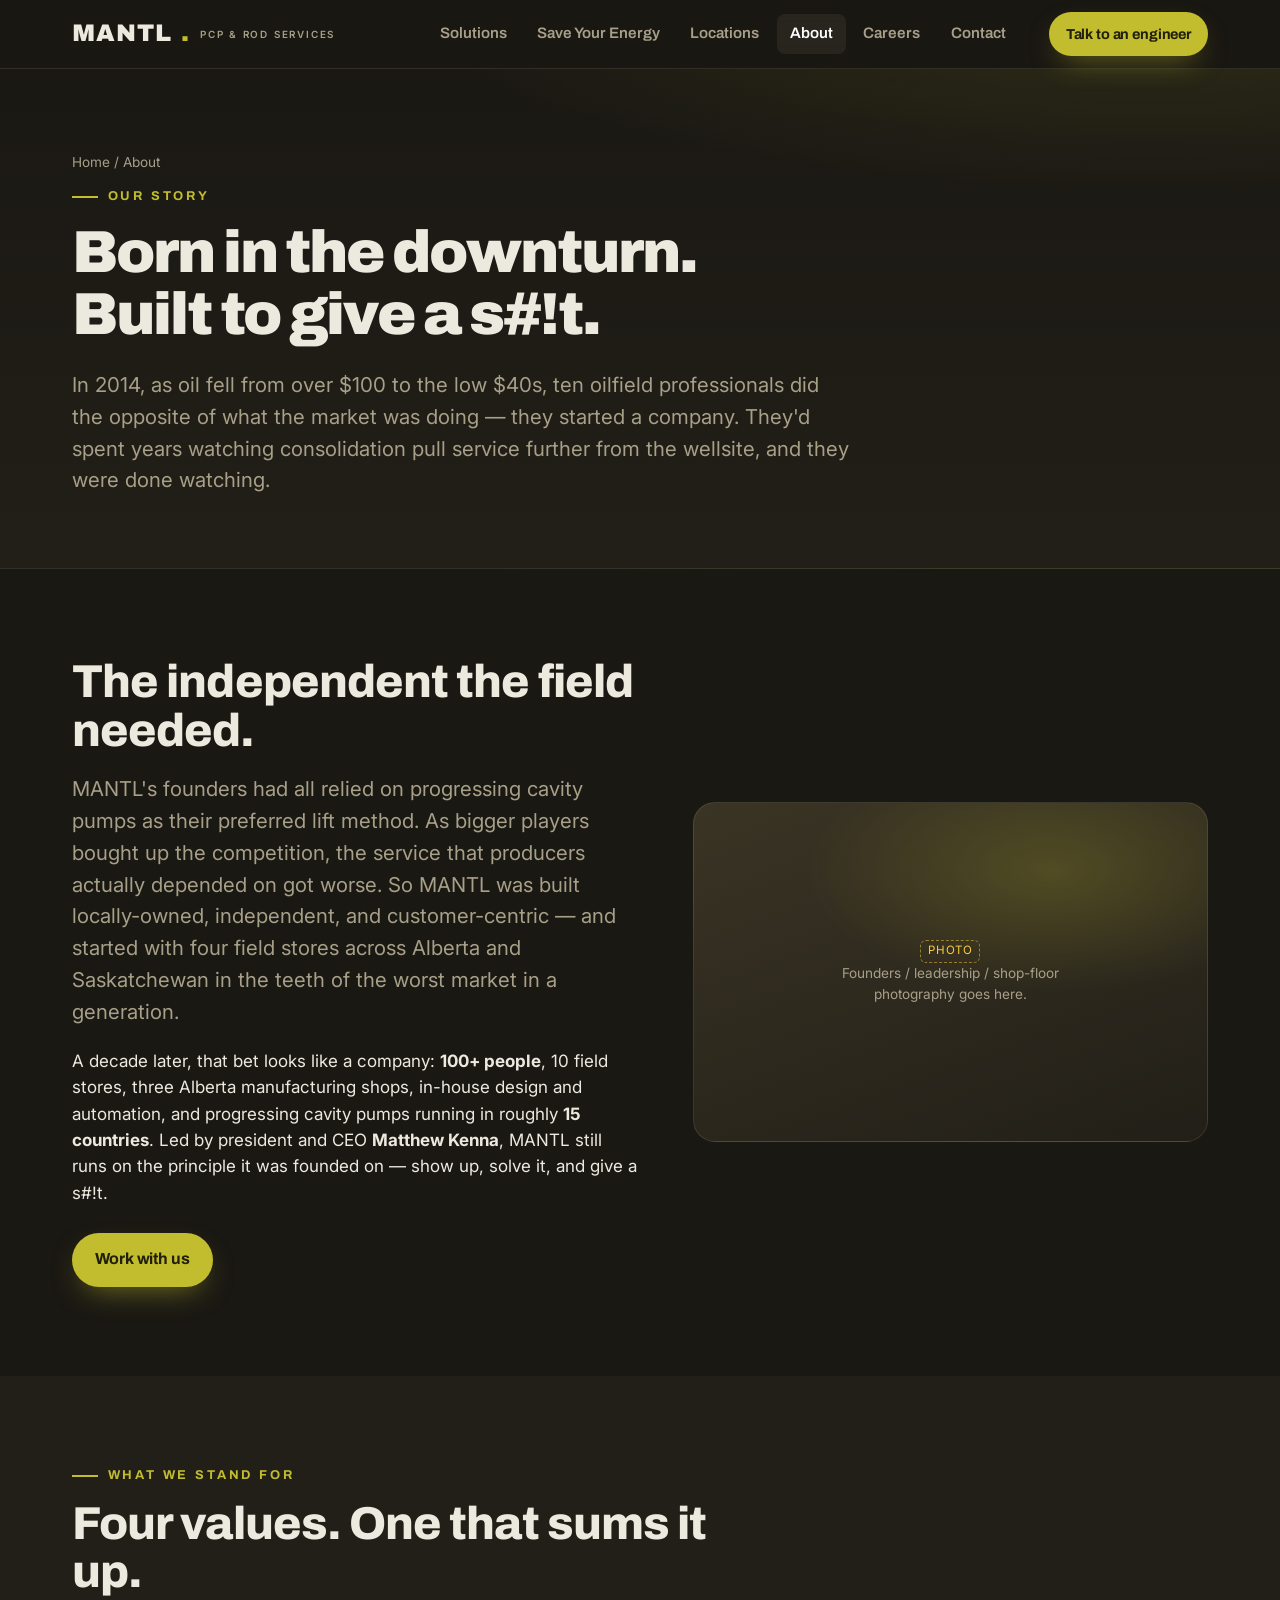
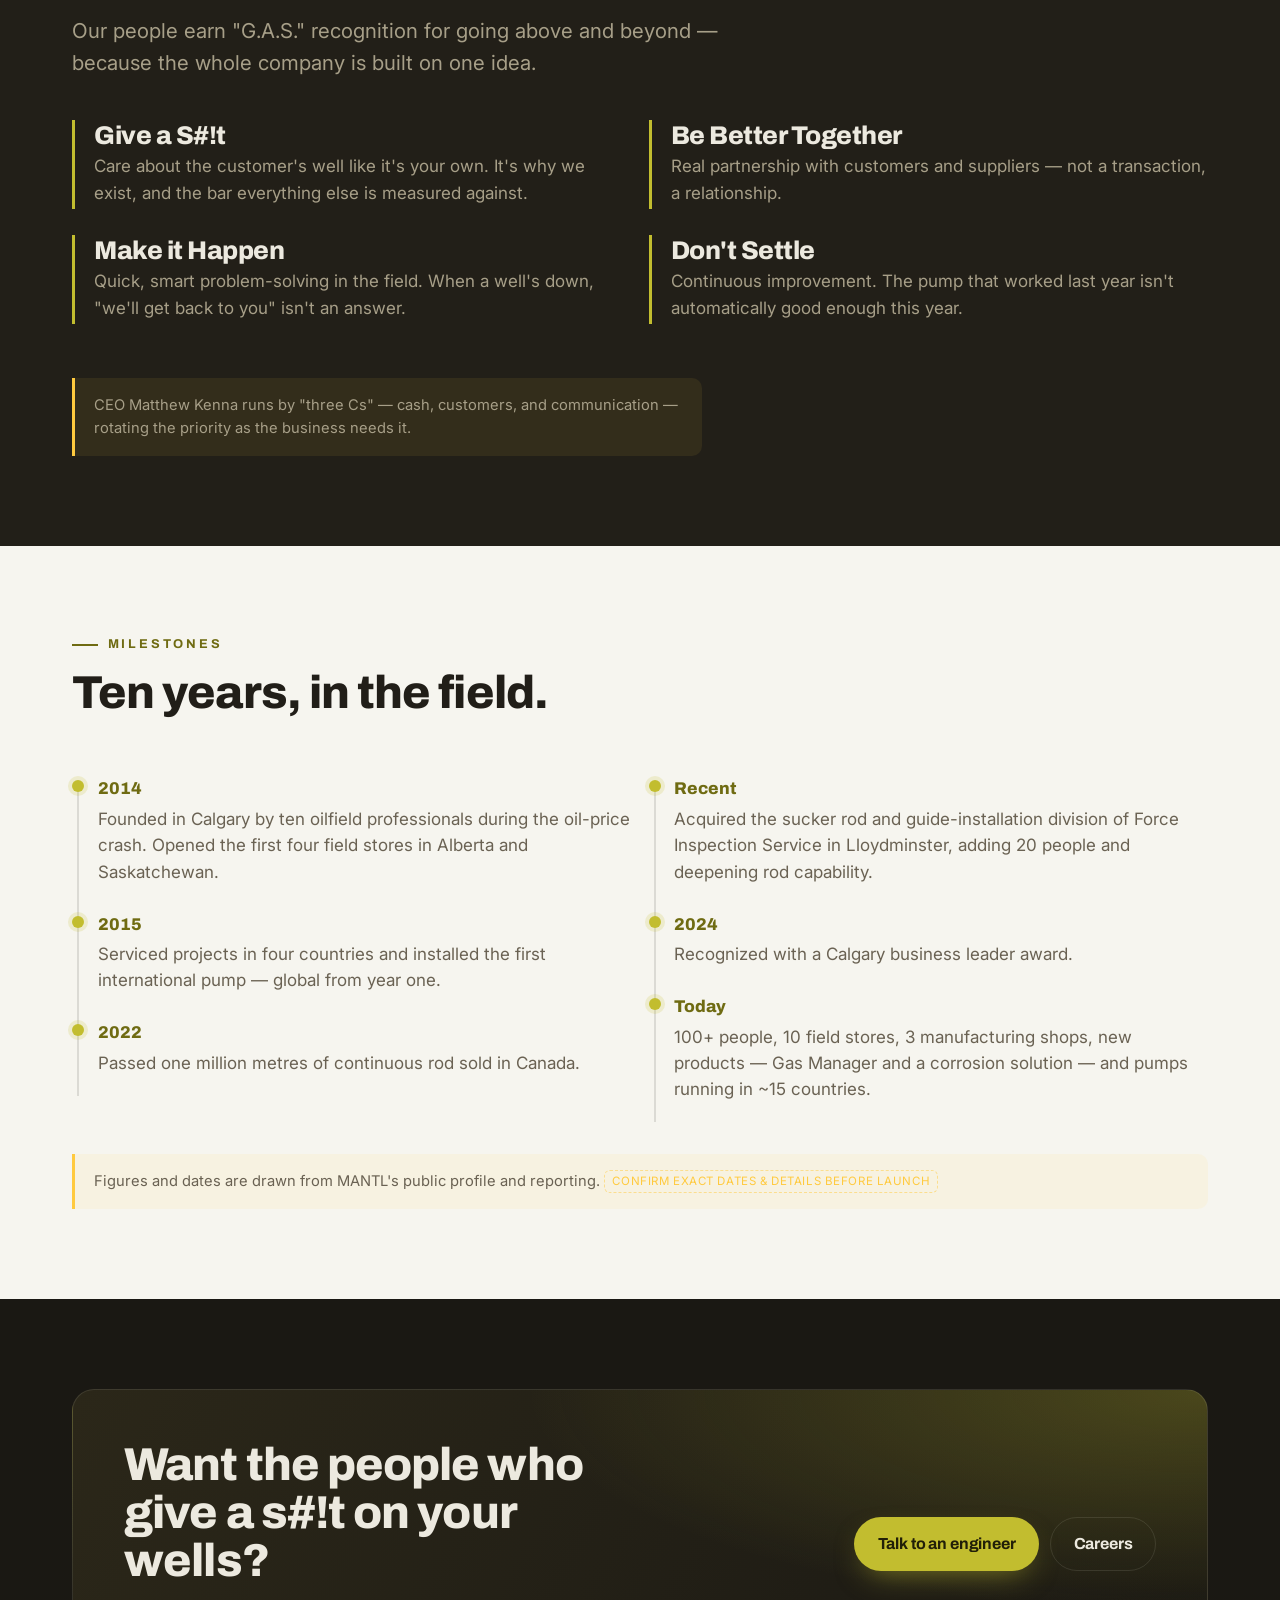
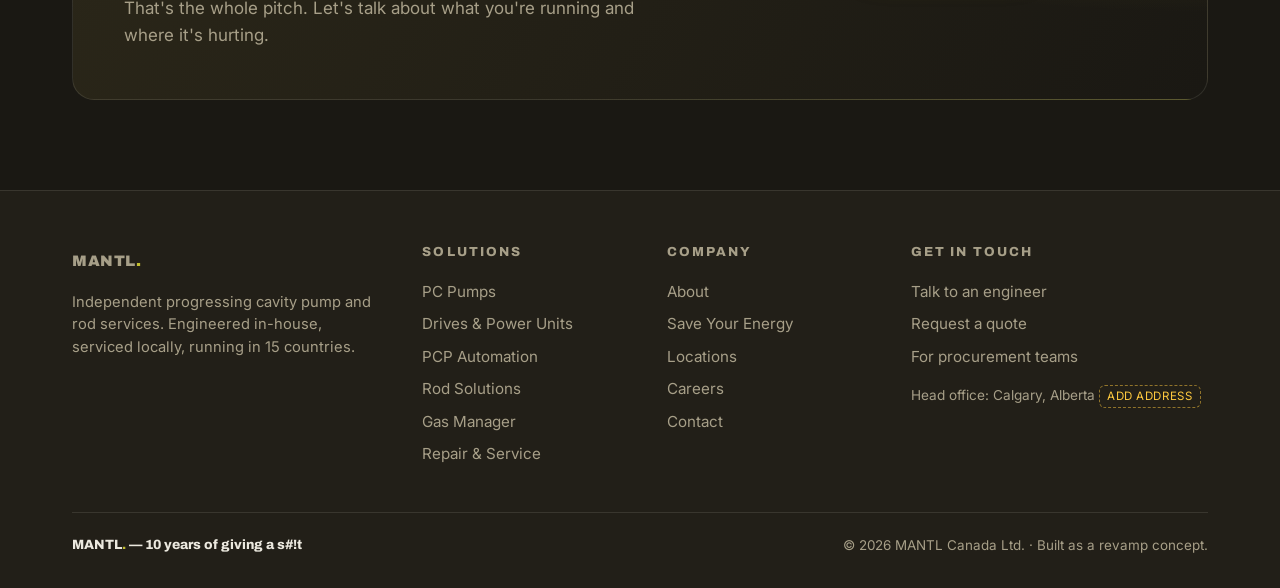
==== about.html @ d52899e0 "Add Energy, Locations, and About pages" ====
<!DOCTYPE html>
<html lang="en">
<head>
<meta charset="utf-8">
<meta name="viewport" content="width=device-width,initial-scale=1">
<title>About MANTL — 10 Years of Giving a S#!t | MANTL Canada</title>
<meta name="description" content="Founded in 2014 by ten oilfield professionals during the downturn, MANTL grew into an independent, 100+ person PCP and rod services company serving Western Canada and 15 countries. This is our story and the values behind it.">
<link rel="preconnect" href="https://fonts.googleapis.com">
<link rel="preconnect" href="https://fonts.gstatic.com" crossorigin>
<link rel="stylesheet" href="https://fonts.googleapis.com/css2?family=Archivo:wght@600;700;800;900&family=Inter:wght@400;500;600&display=swap">
<link rel="stylesheet" href="assets/styles.css">
</head>
<body>
<header class="site-header">
  <div class="wrap nav">
    <a class="brand" href="index.html" aria-label="MANTL home">MANTL<span class="dot">.</span><small>PCP &amp; Rod Services</small></a>
    <nav class="nav-links" aria-label="Primary">
      <a href="pcp-systems.html">Solutions</a>
      <a href="energy.html">Save Your Energy</a>
      <a href="locations.html">Locations</a>
      <a href="about.html" aria-current="page">About</a>
      <a href="careers.html">Careers</a>
      <a href="contact.html">Contact</a>
    </nav>
    <div class="nav-cta"><a class="btn btn-primary btn-sm" href="contact.html">Talk to an engineer</a></div>
    <button class="nav-toggle" aria-label="Menu" aria-expanded="false"><svg viewBox="0 0 24 24" fill="none" stroke="currentColor" stroke-width="2"><line x1="3" y1="6" x2="21" y2="6"/><line x1="3" y1="12" x2="21" y2="12"/><line x1="3" y1="18" x2="21" y2="18"/></svg></button>
  </div>
</header>

<section class="page-hero">
  <div class="wrap">
    <p class="crumb"><a href="index.html">Home</a> / About</p>
    <p class="eyebrow">Our story</p>
    <h1>Born in the downturn.<br>Built to give a s#!t.</h1>
    <p class="lead">In 2014, as oil fell from over $100 to the low $40s, ten oilfield professionals did the opposite of what the market was doing — they started a company. They'd spent years watching consolidation pull service further from the wellsite, and they were done watching.</p>
  </div>
</section>

<section class="band">
  <div class="wrap">
    <div class="split">
      <div class="reveal">
        <h2>The independent the field needed.</h2>
        <p class="lead">MANTL's founders had all relied on progressing cavity pumps as their preferred lift method. As bigger players bought up the competition, the service that producers actually depended on got worse. So MANTL was built locally-owned, independent, and customer-centric — and started with four field stores across Alberta and Saskatchewan in the teeth of the worst market in a generation.</p>
        <p>A decade later, that bet looks like a company: <b>100+ people</b>, 10 field stores, three Alberta manufacturing shops, in-house design and automation, and progressing cavity pumps running in roughly <b>15 countries</b>. Led by president and CEO <b>Matthew Kenna</b>, MANTL still runs on the principle it was founded on — show up, solve it, and give a s#!t.</p>
        <a class="btn btn-primary" href="careers.html" style="margin-top:.6rem">Work with us</a>
      </div>
      <div class="split-media reveal"><div class="media"><div class="placeholder"><span class="placeholder-tag">Photo</span><br>Founders / leadership / shop-floor photography goes here.</div></div></div>
    </div>
  </div>
</section>

<section class="band steel">
  <div class="wrap">
    <div class="section-head reveal">
      <p class="eyebrow">What we stand for</p>
      <h2>Four values. One that sums it up.</h2>
      <p class="lead">Our people earn "G.A.S." recognition for going above and beyond — because the whole company is built on one idea.</p>
    </div>
    <div class="grid g2">
      <div class="reveal"><div class="value"><h3>Give a S#!t</h3><p>Care about the customer's well like it's your own. It's why we exist, and the bar everything else is measured against.</p></div>
      <div class="value"><h3>Make it Happen</h3><p>Quick, smart problem-solving in the field. When a well's down, "we'll get back to you" isn't an answer.</p></div></div>
      <div class="reveal"><div class="value"><h3>Be Better Together</h3><p>Real partnership with customers and suppliers — not a transaction, a relationship.</p></div>
      <div class="value"><h3>Don't Settle</h3><p>Continuous improvement. The pump that worked last year isn't automatically good enough this year.</p></div></div>
    </div>
    <div class="note" style="margin-top:1.8rem;max-width:70ch">CEO Matthew Kenna runs by "three Cs" — cash, customers, and communication — rotating the priority as the business needs it.</div>
  </div>
</section>

<section class="band light">
  <div class="wrap">
    <div class="section-head reveal"><p class="eyebrow">Milestones</p><h2>Ten years, in the field.</h2></div>
    <div class="grid g2">
      <div class="reveal">
        <div class="timeline">
          <div class="tl"><span class="yr">2014</span><p>Founded in Calgary by ten oilfield professionals during the oil-price crash. Opened the first four field stores in Alberta and Saskatchewan.</p></div>
          <div class="tl"><span class="yr">2015</span><p>Serviced projects in four countries and installed the first international pump — global from year one.</p></div>
          <div class="tl"><span class="yr">2022</span><p>Passed one million metres of continuous rod sold in Canada.</p></div>
        </div>
      </div>
      <div class="reveal">
        <div class="timeline">
          <div class="tl"><span class="yr">Recent</span><p>Acquired the sucker rod and guide-installation division of Force Inspection Service in Lloydminster, adding 20 people and deepening rod capability.</p></div>
          <div class="tl"><span class="yr">2024</span><p>Recognized with a Calgary business leader award.</p></div>
          <div class="tl"><span class="yr">Today</span><p>100+ people, 10 field stores, 3 manufacturing shops, new products — Gas Manager and a corrosion solution — and pumps running in ~15 countries.</p></div>
        </div>
      </div>
    </div>
    <div class="note" style="margin-top:1.6rem">Figures and dates are drawn from MANTL's public profile and reporting. <span class="placeholder-tag">Confirm exact dates &amp; details before launch</span></div>
  </div>
</section>

<section class="band">
  <div class="wrap">
    <div class="cta-band reveal">
      <div><h2>Want the people who give a s#!t on your wells?</h2><p class="sub">That's the whole pitch. Let's talk about what you're running and where it's hurting.</p></div>
      <div style="display:flex;gap:.7rem;flex-wrap:wrap"><a class="btn btn-primary" href="contact.html">Talk to an engineer</a><a class="btn btn-ghost" href="careers.html">Careers</a></div>
    </div>
  </div>
</section>

<footer class="site-footer">
  <div class="wrap">
    <div class="foot-grid">
      <div class="foot-brand"><a class="brand" href="index.html">MANTL<span class="dot">.</span></a><p>Independent progressing cavity pump and rod services. Engineered in-house, serviced locally, running in 15 countries.</p></div>
      <div><h4>Solutions</h4><a href="pcp-systems.html#pumps">PC Pumps</a><a href="pcp-systems.html#drives">Drives &amp; Power Units</a><a href="pcp-systems.html#automation">PCP Automation</a><a href="pcp-systems.html#rod">Rod Solutions</a><a href="pcp-systems.html#gas-manager">Gas Manager</a><a href="pcp-systems.html#service">Repair &amp; Service</a></div>
      <div><h4>Company</h4><a href="about.html">About</a><a href="energy.html">Save Your Energy</a><a href="locations.html">Locations</a><a href="careers.html">Careers</a><a href="contact.html">Contact</a></div>
      <div><h4>Get in touch</h4><a href="contact.html">Talk to an engineer</a><a href="contact.html#quote">Request a quote</a><a href="contact.html#procurement">For procurement teams</a><p class="muted" style="font-size:.85rem;margin-top:.8rem">Head office: Calgary, Alberta <span class="placeholder-tag">Add address</span></p></div>
    </div>
    <div class="foot-bottom"><span class="gas-tag">MANTL<span class="dot">.</span> — 10 years of giving a s#!t</span><span>© 2026 MANTL Canada Ltd. &middot; Built as a revamp concept.</span></div>
  </div>
</footer>
<div class="callbar"><a class="btn btn-ghost" href="locations.html">Nearest store</a><a class="btn btn-primary" href="contact.html">Talk to an engineer</a></div>
<script src="assets/main.js" defer></script>
</body>
</html>
---- assets/styles.css ----
/* ============================================================
   MANTL Canada — website revamp
   Vanilla CSS, no build step. Mobile-first, fast.
   Palette taken from MANTL's live brand:
     chartreuse  #c2bd2f   warm brown  #413825 / #242323
     gold #ffca3f   slate #8d9aa8
   ============================================================ */

:root{
  --ink:#1a1813;
  --steel-900:#221f18;
  --steel-800:#2b2719;
  --steel-700:#3a3424;
  --steel-600:#4a4230;
  --line:rgba(255,250,235,.10);
  --line-dark:rgba(30,26,18,.12);
  --paper:#f6f5ef;
  --paper-2:#eceae0;
  --text-dark:#ece9df;
  --text-mute:#a79f88;
  --text-light:#211e18;
  --text-light-mute:#6a6253;
  --accent:#c2bd2f;
  --accent-h:#d2cd44;
  --accent-deep:#6f6b12;
  --accent-2:#ffca3f;
  --accent-ink:#211f08;
  --slate:#8d9aa8;
  --good:#37c98a;
  --radius:14px;
  --radius-lg:22px;
  --maxw:1180px;
  --ease:cubic-bezier(.2,.7,.2,1);
  --shadow:0 18px 50px -22px rgba(0,0,0,.55);
  --font-display:"Archivo",system-ui,-apple-system,"Segoe UI",Roboto,sans-serif;
  --font-body:"Inter",system-ui,-apple-system,"Segoe UI",Roboto,sans-serif;
}

*{box-sizing:border-box}
html{scroll-behavior:smooth;-webkit-text-size-adjust:100%}
body{
  margin:0;
  font-family:var(--font-body);
  background:var(--ink);
  color:var(--text-dark);
  line-height:1.55;
  font-size:17px;
  -webkit-font-smoothing:antialiased;
  text-rendering:optimizeLegibility;
}
img{max-width:100%;display:block}
a{color:inherit;text-decoration:none}
h1,h2,h3,h4{font-family:var(--font-display);line-height:1.05;letter-spacing:-.02em;margin:0 0 .4em;font-weight:800}
h1{font-size:clamp(2.5rem,6vw,5rem);font-weight:900;letter-spacing:-.035em}
h2{font-size:clamp(1.9rem,3.6vw,3rem)}
h3{font-size:clamp(1.25rem,2vw,1.6rem)}
p{margin:0 0 1em}
.wrap{max-width:var(--maxw);margin:0 auto;padding:0 22px}
.eyebrow{
  font-family:var(--font-display);
  font-weight:700;font-size:.8rem;letter-spacing:.22em;text-transform:uppercase;
  color:var(--accent);margin:0 0 .9rem;display:flex;align-items:center;gap:.6rem;
}
.eyebrow::before{content:"";width:26px;height:2px;background:var(--accent);display:inline-block}
.lead{font-size:clamp(1.05rem,1.6vw,1.3rem);color:var(--text-mute);max-width:60ch}
.center{text-align:center}
.center .eyebrow{justify-content:center}
.center .lead{margin-left:auto;margin-right:auto}

.btn{
  display:inline-flex;align-items:center;gap:.55rem;
  font-family:var(--font-display);font-weight:700;font-size:1rem;letter-spacing:-.01em;
  padding:.85rem 1.4rem;border-radius:999px;cursor:pointer;border:1px solid transparent;
  transition:transform .15s var(--ease),background .2s,box-shadow .2s,color .2s;
  white-space:nowrap;
}
.btn:hover{transform:translateY(-2px)}
.btn-primary{background:var(--accent);color:var(--accent-ink);box-shadow:0 12px 30px -12px rgba(194,189,47,.6)}
.btn-primary:hover{background:var(--accent-h)}
.btn-ghost{background:transparent;color:var(--text-dark);border-color:var(--line)}
.btn-ghost:hover{border-color:var(--accent);color:#fff}
.btn-dark{background:var(--ink);color:#fff}
.btn-light{background:#fff;color:var(--ink)}
.btn-light:hover{background:#f0efe7}
.btn-sm{padding:.6rem 1rem;font-size:.9rem}
.btn svg{width:18px;height:18px;flex:none}

.site-header{
  position:sticky;top:0;z-index:60;
  background:rgba(26,24,19,.82);backdrop-filter:saturate(140%) blur(12px);
  border-bottom:1px solid var(--line);
}
.nav{display:flex;align-items:center;gap:1.5rem;height:68px}
.brand{display:flex;align-items:center;gap:.6rem;font-family:var(--font-display);font-weight:900;font-size:1.5rem;letter-spacing:.04em}
.brand .dot{color:var(--accent)}
.brand small{font-family:var(--font-body);font-weight:600;font-size:.62rem;letter-spacing:.18em;color:var(--text-mute);text-transform:uppercase;display:block;line-height:1;margin-top:2px}
.nav-links{display:flex;gap:.3rem;margin-left:auto}
.nav-links a{
  font-family:var(--font-display);font-weight:600;font-size:.95rem;color:var(--text-mute);
  padding:.5rem .8rem;border-radius:8px;transition:color .15s,background .15s;
}
.nav-links a:hover,.nav-links a[aria-current="page"]{color:#fff;background:rgba(255,250,235,.06)}
.nav-cta{display:flex;align-items:center;gap:.6rem;margin-left:.4rem}
.nav-toggle{display:none;background:none;border:0;color:#fff;cursor:pointer;padding:.4rem;margin-left:auto}
.nav-toggle svg{width:28px;height:28px}

.hero{
  position:relative;overflow:hidden;
  background:
    radial-gradient(120% 90% at 80% -10%,rgba(194,189,47,.20),transparent 55%),
    radial-gradient(90% 70% at 0% 110%,rgba(255,202,63,.10),transparent 50%),
    linear-gradient(180deg,var(--ink),var(--steel-900));
  border-bottom:1px solid var(--line);
}
.hero::after{
  content:"";position:absolute;inset:0;pointer-events:none;opacity:.5;
  background-image:linear-gradient(var(--line) 1px,transparent 1px),linear-gradient(90deg,var(--line) 1px,transparent 1px);
  background-size:54px 54px;mask-image:radial-gradient(120% 80% at 70% 20%,#000,transparent 75%);
}
.hero-inner{position:relative;z-index:2;padding:clamp(3.5rem,8vw,7rem) 0 clamp(3rem,6vw,5rem)}
.hero h1{max-width:16ch}
.hero h1 .hl{color:var(--accent)}
.hero .lead{margin-top:1.2rem;font-size:clamp(1.1rem,1.8vw,1.4rem);color:#d8d3c4}
.hero-cta{display:flex;flex-wrap:wrap;gap:.8rem;margin-top:2rem}
.hero-trust{margin-top:2.6rem;display:flex;flex-wrap:wrap;gap:1.6rem 2.4rem;color:var(--text-mute);font-size:.92rem}
.hero-trust b{color:#fff;font-family:var(--font-display);font-size:1.15rem;display:block;line-height:1}
.hero-trust span{display:block;margin-top:.2rem;font-size:.8rem;letter-spacing:.04em;text-transform:uppercase}

section{position:relative}
.band{padding:clamp(3.5rem,7vw,6rem) 0}
.band.light{background:var(--paper);color:var(--text-light)}
.band.light .lead{color:var(--text-light-mute)}
.band.light h2,.band.light h3{color:var(--text-light)}
.band.light .eyebrow{color:var(--accent-deep)}
.band.light .eyebrow::before{background:var(--accent-deep)}
.band.steel{background:var(--steel-900)}
.band.tight{padding:clamp(2.4rem,4vw,3.4rem) 0}
.section-head{max-width:62ch;margin-bottom:2.6rem}
.section-head.center{margin-left:auto;margin-right:auto}

.stats{display:grid;grid-template-columns:repeat(4,1fr);gap:1px;background:var(--line);border:1px solid var(--line);border-radius:var(--radius);overflow:hidden}
.stats .stat{background:var(--steel-900);padding:1.6rem 1.4rem}
.band.light .stats{background:var(--line-dark);border-color:var(--line-dark)}
.band.light .stat{background:#fff}
.stat .n{font-family:var(--font-display);font-weight:900;font-size:clamp(2rem,3.4vw,2.9rem);letter-spacing:-.03em;line-height:1;color:var(--accent)}
.stat .l{margin-top:.5rem;font-size:.9rem;color:var(--text-mute)}
.band.light .stat .n{color:var(--accent-deep)}
.band.light .stat .l{color:var(--text-light-mute)}

.grid{display:grid;gap:1.1rem}
.grid.g2{grid-template-columns:repeat(2,1fr)}
.grid.g3{grid-template-columns:repeat(3,1fr)}
.grid.g4{grid-template-columns:repeat(4,1fr)}
.card{
  background:var(--steel-800);border:1px solid var(--line);border-radius:var(--radius);
  padding:1.5rem;transition:transform .18s var(--ease),border-color .18s,background .18s;
}
.card:hover{transform:translateY(-4px);border-color:rgba(194,189,47,.55)}
.band.light .card{background:#fff;border-color:var(--line-dark);box-shadow:0 1px 2px rgba(30,26,18,.05)}
.card .ico{width:46px;height:46px;border-radius:11px;display:grid;place-items:center;background:rgba(194,189,47,.16);color:var(--accent);margin-bottom:1rem}
.card .ico svg{width:24px;height:24px}
.band.light .card .ico{background:rgba(194,189,47,.20);color:var(--accent-deep)}
.card h3{margin-bottom:.4rem;font-size:1.22rem}
.card p{color:var(--text-mute);font-size:.96rem;margin:0}
.band.light .card p{color:var(--text-light-mute)}
.card .more{display:inline-flex;align-items:center;gap:.35rem;margin-top:1rem;color:var(--accent);font-family:var(--font-display);font-weight:700;font-size:.9rem}
.band.light .card .more{color:var(--accent-deep)}
.card .more svg{width:15px;height:15px;transition:transform .15s}
.card:hover .more svg{transform:translateX(3px)}
a.card{color:inherit}

.chips{display:flex;flex-wrap:wrap;gap:.5rem;margin-top:1rem}
.chip{font-size:.82rem;padding:.32rem .7rem;border-radius:999px;border:1px solid var(--line);color:var(--text-mute)}
.band.light .chip{border-color:var(--line-dark);color:var(--text-light-mute)}
.chip.new{border-color:var(--accent);color:var(--accent);background:rgba(194,189,47,.10)}

.split{display:grid;grid-template-columns:1.05fr .95fr;gap:clamp(2rem,4vw,4rem);align-items:center}
.split.rev .split-media{order:-1}
.feature-list{list-style:none;padding:0;margin:1.4rem 0 0;display:grid;gap:1rem}
.feature-list li{display:flex;gap:.8rem;align-items:flex-start}
.feature-list .tick{flex:none;width:24px;height:24px;border-radius:7px;background:rgba(194,189,47,.18);color:var(--accent-deep);display:grid;place-items:center;margin-top:2px}
.feature-list .tick svg{width:14px;height:14px}
.feature-list b{display:block;font-family:var(--font-display)}
.feature-list span{color:var(--text-mute);font-size:.95rem}
.band.light .feature-list span{color:var(--text-light-mute)}

.media{
  position:relative;border-radius:var(--radius-lg);overflow:hidden;min-height:340px;
  background:
    radial-gradient(80% 60% at 70% 20%,rgba(194,189,47,.22),transparent 60%),
    linear-gradient(160deg,var(--steel-700),var(--steel-900));
  border:1px solid var(--line);display:grid;place-items:center;text-align:center;
}
.media .placeholder{color:var(--text-mute);font-size:.85rem;padding:1.5rem;max-width:34ch}
.media.big-num{align-content:center}
.media .huge{font-family:var(--font-display);font-weight:900;font-size:clamp(3.5rem,9vw,7rem);color:#fff;letter-spacing:-.04em;line-height:.9}
.media .huge .pct{color:var(--accent)}
.media .cap{color:var(--text-mute);font-size:.92rem;margin-top:.6rem;max-width:30ch}

.meter{width:min(420px,80%);margin:1.4rem auto 0}
.meter .track{height:16px;border-radius:999px;background:rgba(255,250,235,.12);overflow:hidden;border:1px solid var(--line)}
.meter .fill{height:100%;width:54.2%;background:linear-gradient(90deg,var(--accent-2),var(--accent));border-radius:999px}
.meter .labels{display:flex;justify-content:space-between;margin-top:.5rem;font-size:.78rem;color:var(--text-mute)}

.cta-band{
  background:
    radial-gradient(100% 120% at 100% 0%,rgba(194,189,47,.28),transparent 60%),
    linear-gradient(120deg,var(--steel-800),var(--ink));
  border:1px solid var(--line);border-radius:var(--radius-lg);
  padding:clamp(2.2rem,4vw,3.4rem);display:flex;flex-wrap:wrap;gap:1.4rem;align-items:center;justify-content:space-between;
}
.cta-band h2{margin:0;max-width:18ch}
.cta-band .sub{color:var(--text-mute);margin:.6rem 0 0;max-width:48ch}

.loc-grid{display:grid;grid-template-columns:repeat(auto-fill,minmax(240px,1fr));gap:1px;background:var(--line);border:1px solid var(--line);border-radius:var(--radius);overflow:hidden}
.loc{background:var(--steel-900);padding:1.3rem 1.4rem;transition:background .15s}
.loc:hover{background:var(--steel-800)}
.loc .prov{font-size:.72rem;letter-spacing:.14em;text-transform:uppercase;color:var(--accent);font-weight:700;font-family:var(--font-display)}
.loc h3{font-size:1.18rem;margin:.3rem 0 .3rem}
.loc p{font-size:.86rem;color:var(--text-mute);margin:0}
.loc .ph{margin-top:.7rem;font-size:.86rem;color:var(--text-dark);display:inline-flex;align-items:center;gap:.4rem}
.loc .ph svg{width:14px;height:14px;color:var(--accent)}

.map-shell{background:var(--steel-900);border:1px solid var(--line);border-radius:var(--radius-lg);padding:1.4rem;overflow:hidden}

.value{border-left:3px solid var(--accent);padding:.2rem 0 .2rem 1.2rem;margin-bottom:1.6rem}
.value h3{margin-bottom:.2rem}
.value p{color:var(--text-mute);margin:0}
.band.light .value{border-color:var(--accent-deep)}
.band.light .value p{color:var(--text-light-mute)}

.timeline{position:relative;margin-top:1rem;padding-left:1.6rem}
.timeline::before{content:"";position:absolute;left:5px;top:6px;bottom:6px;width:2px;background:var(--line)}
.band.light .timeline::before{background:var(--line-dark)}
.tl{position:relative;padding:0 0 1.6rem}
.tl::before{content:"";position:absolute;left:-1.6rem;top:5px;width:12px;height:12px;border-radius:50%;background:var(--accent);box-shadow:0 0 0 4px rgba(194,189,47,.18)}
.tl .yr{font-family:var(--font-display);font-weight:800;color:var(--accent)}
.band.light .tl .yr{color:var(--accent-deep)}
.tl p{margin:.2rem 0 0;color:var(--text-mute)}
.band.light .tl p{color:var(--text-light-mute)}

.form-card{background:var(--steel-800);border:1px solid var(--line);border-radius:var(--radius-lg);padding:clamp(1.6rem,3vw,2.4rem)}
.field{margin-bottom:1.1rem}
.field label{display:block;font-family:var(--font-display);font-weight:600;font-size:.9rem;margin-bottom:.4rem}
.field input,.field select,.field textarea{
  width:100%;background:var(--ink);border:1px solid var(--line);border-radius:10px;color:#fff;
  padding:.8rem .9rem;font-family:var(--font-body);font-size:1rem;transition:border-color .15s;
}
.field input:focus,.field select:focus,.field textarea:focus{outline:none;border-color:var(--accent)}
.field textarea{min-height:120px;resize:vertical}
.field .hint{font-size:.8rem;color:var(--text-mute);margin-top:.35rem}
.two-col{display:grid;grid-template-columns:1fr 1fr;gap:1rem}

.contact-method{display:flex;gap:1rem;align-items:flex-start;padding:1.2rem 0;border-bottom:1px solid var(--line)}
.contact-method:last-child{border-bottom:0}
.contact-method .ci{flex:none;width:44px;height:44px;border-radius:11px;background:rgba(194,189,47,.16);color:var(--accent);display:grid;place-items:center}
.contact-method .ci svg{width:22px;height:22px}
.contact-method h3{margin:0 0 .2rem;font-size:1.1rem}
.contact-method p{margin:0;color:var(--text-mute);font-size:.95rem}

.jobs{border:1px solid var(--line);border-radius:var(--radius);overflow:hidden}
.job{display:flex;flex-wrap:wrap;align-items:center;gap:1rem;padding:1.2rem 1.4rem;background:var(--steel-900);border-bottom:1px solid var(--line)}
.job:last-child{border-bottom:0}
.job .jt{font-family:var(--font-display);font-weight:700;font-size:1.1rem}
.job .jm{color:var(--text-mute);font-size:.88rem;display:flex;gap:1rem;flex-wrap:wrap;margin-top:.2rem}
.job .spacer{margin-left:auto}

.note{
  border-left:3px solid var(--accent-2);background:rgba(255,202,63,.08);
  padding:1rem 1.2rem;border-radius:0 10px 10px 0;font-size:.92rem;color:var(--text-mute);
}
.note b{color:var(--text-dark)}
.band.light .note{color:var(--text-light-mute)}
.band.light .note b{color:var(--text-light)}

.crumb{font-size:.85rem;color:var(--text-mute);padding:1.2rem 0 0}
.crumb a:hover{color:var(--accent)}

.page-hero{
  background:
    radial-gradient(110% 80% at 90% -20%,rgba(194,189,47,.16),transparent 55%),
    linear-gradient(180deg,var(--ink),var(--steel-900));
  border-bottom:1px solid var(--line);padding:clamp(2.4rem,5vw,4rem) 0 clamp(2.2rem,4vw,3.2rem);
}
.page-hero h1{font-size:clamp(2.1rem,5vw,3.7rem)}
.page-hero .lead{margin-top:.8rem}

.site-footer{background:var(--steel-900);border-top:1px solid var(--line);padding:3.4rem 0 2rem}
.foot-grid{display:grid;grid-template-columns:1.5fr 1fr 1fr 1.4fr;gap:2rem}
.foot-grid h4{font-family:var(--font-display);font-size:.82rem;letter-spacing:.16em;text-transform:uppercase;color:var(--text-mute);margin-bottom:1rem}
.foot-grid a{display:block;color:var(--text-mute);padding:.28rem 0;font-size:.95rem;transition:color .15s}
.foot-grid a:hover{color:#fff}
.foot-brand p{color:var(--text-mute);font-size:.92rem;max-width:34ch;margin-top:.8rem}
.foot-bottom{display:flex;flex-wrap:wrap;gap:1rem;justify-content:space-between;align-items:center;margin-top:2.6rem;padding-top:1.4rem;border-top:1px solid var(--line);color:var(--text-mute);font-size:.84rem}
.gas-tag{font-family:var(--font-display);font-weight:800;color:var(--text-dark)}
.gas-tag .dot{color:var(--accent)}

.callbar{
  position:fixed;left:0;right:0;bottom:0;z-index:70;display:none;gap:.6rem;padding:.7rem;
  background:rgba(26,24,19,.94);backdrop-filter:blur(10px);border-top:1px solid var(--line);
}
.callbar .btn{flex:1;justify-content:center}

.mt0{margin-top:0}.mb0{margin-bottom:0}
.muted{color:var(--text-mute)}
.placeholder-tag{
  display:inline-block;font-size:.72rem;letter-spacing:.05em;text-transform:uppercase;
  color:var(--accent-2);border:1px dashed rgba(255,202,63,.5);border-radius:6px;padding:.1rem .45rem;
  vertical-align:middle;
}
.reveal{opacity:0;transform:translateY(18px);transition:opacity .6s var(--ease),transform .6s var(--ease)}
.reveal.in{opacity:1;transform:none}

@media(max-width:980px){
  .foot-grid{grid-template-columns:1fr 1fr}
  .split{grid-template-columns:1fr}
  .split.rev .split-media{order:0}
  .grid.g4{grid-template-columns:repeat(2,1fr)}
}
@media(max-width:760px){
  body{font-size:16px}
  .nav-links,.nav-cta{display:none}
  .nav-toggle{display:block}
  .nav-links.open{
    display:flex;flex-direction:column;position:absolute;top:68px;left:0;right:0;
    background:var(--steel-900);border-bottom:1px solid var(--line);padding:.6rem;gap:.2rem;
  }
  .nav-links.open a{padding:.8rem 1rem;font-size:1.05rem}
  .stats{grid-template-columns:repeat(2,1fr)}
  .grid.g3,.grid.g4{grid-template-columns:1fr}
  .grid.g2{grid-template-columns:1fr}
  .two-col{grid-template-columns:1fr}
  .cta-band{flex-direction:column;align-items:flex-start}
  .callbar{display:flex}
  body{padding-bottom:70px}
  .foot-grid{grid-template-columns:1fr}
}
@media(prefers-reduced-motion:reduce){
  *{scroll-behavior:auto!important;transition:none!important;animation:none!important}
  .reveal{opacity:1;transform:none}
}
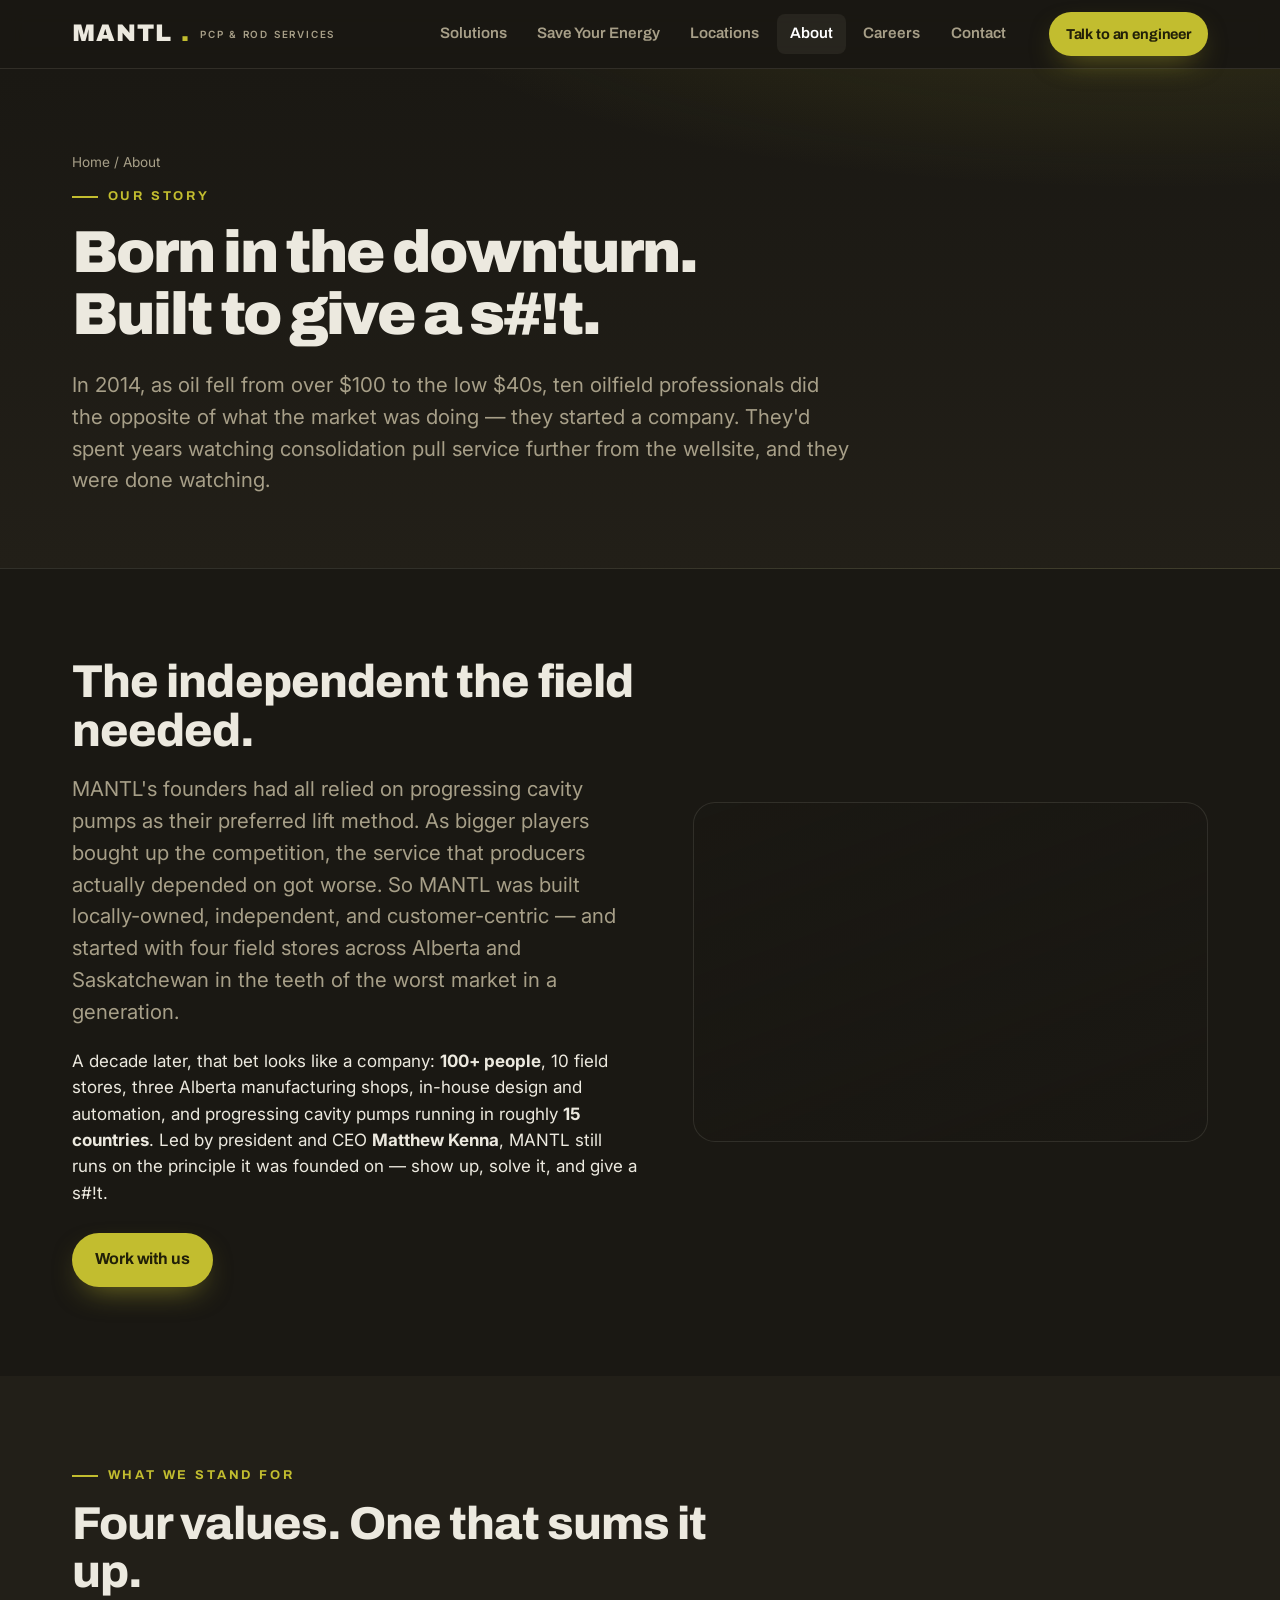
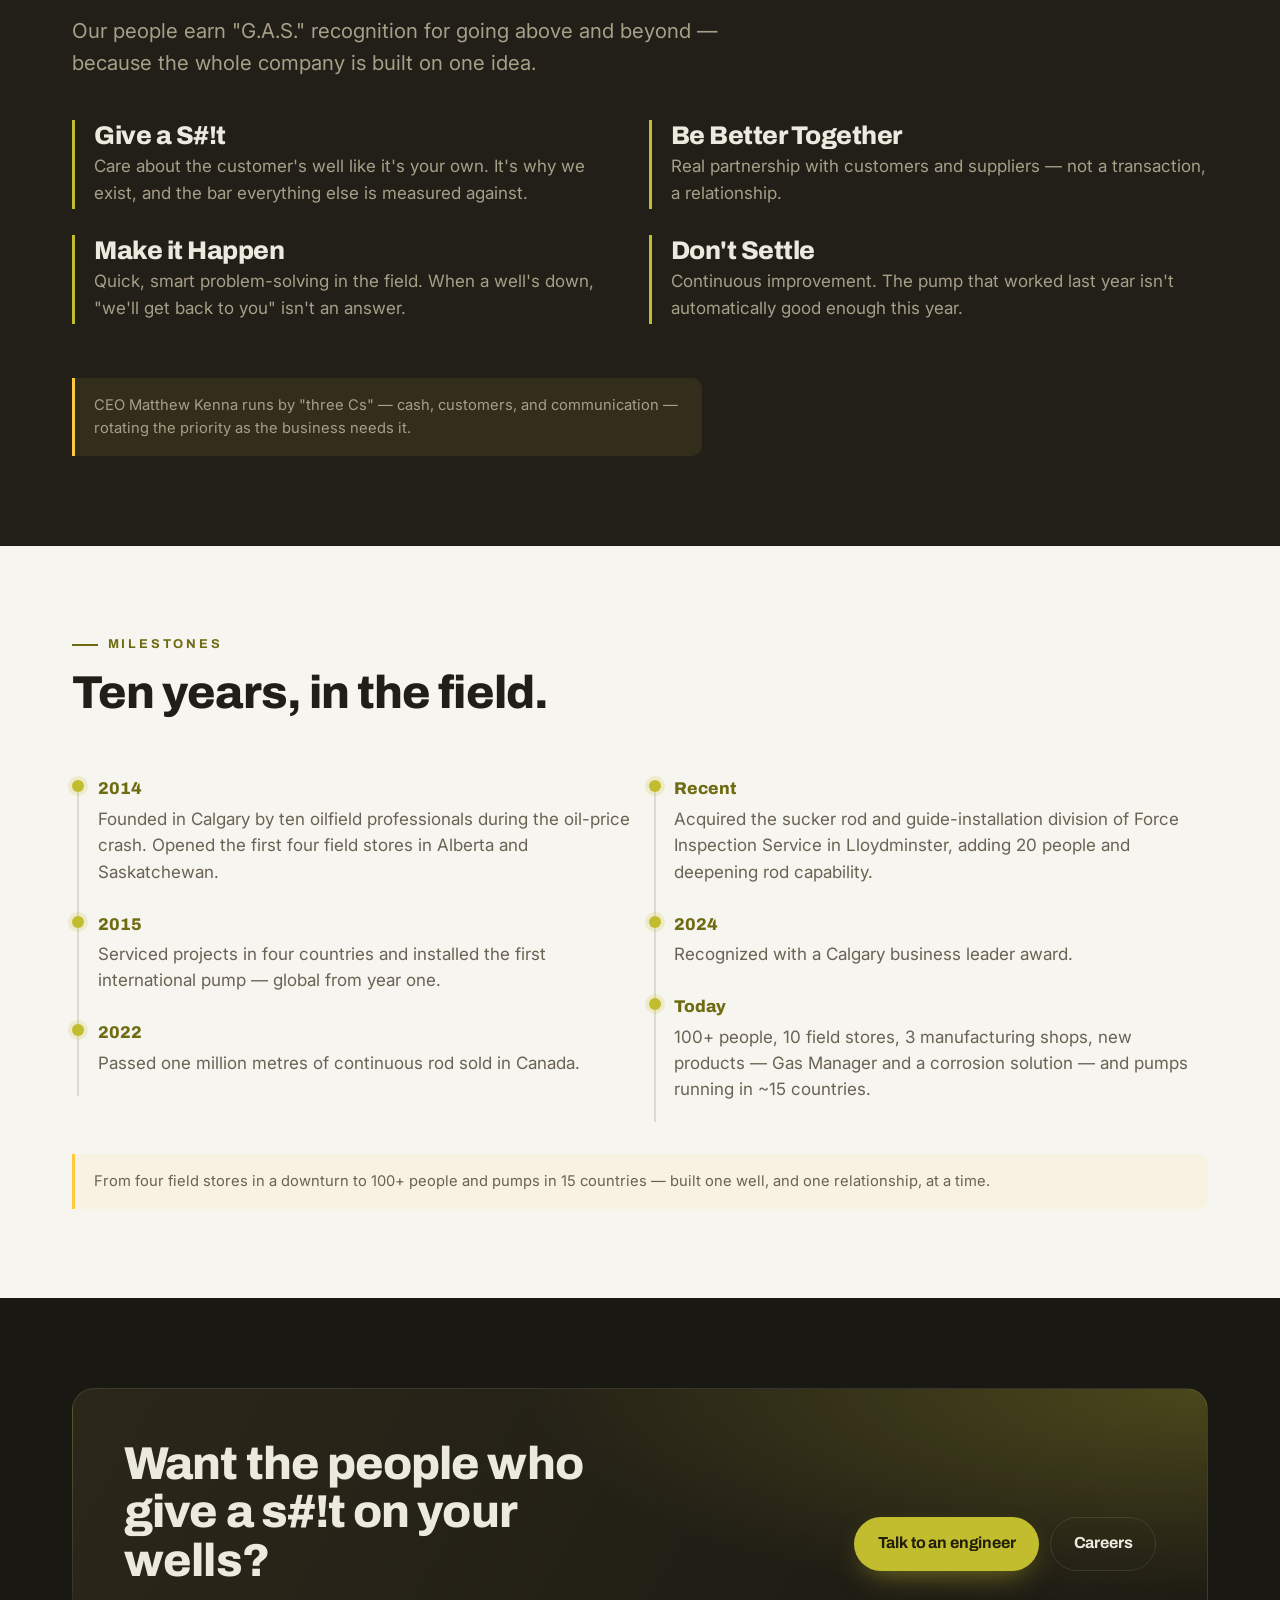
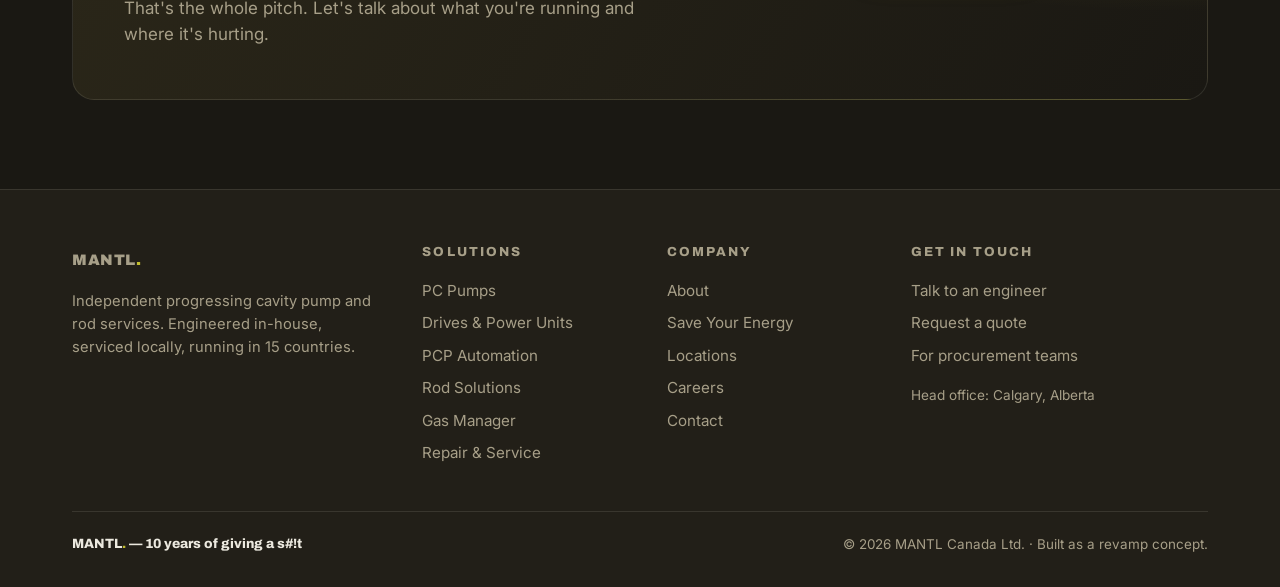
==== commit 30ad27f1: "Real photos on About and Careers; live-ready copy on Energy" ====
--- a/about.html
+++ b/about.html
@@ -45,7 +45,7 @@
         <p>A decade later, that bet looks like a company: <b>100+ people</b>, 10 field stores, three Alberta manufacturing shops, in-house design and automation, and progressing cavity pumps running in roughly <b>15 countries</b>. Led by president and CEO <b>Matthew Kenna</b>, MANTL still runs on the principle it was founded on — show up, solve it, and give a s#!t.</p>
         <a class="btn btn-primary" href="careers.html" style="margin-top:.6rem">Work with us</a>
       </div>
-      <div class="split-media reveal"><div class="media"><div class="placeholder"><span class="placeholder-tag">Photo</span><br>Founders / leadership / shop-floor photography goes here.</div></div></div>
+      <div class="split-media reveal"><div class="media" style="background-image:linear-gradient(160deg,rgba(26,24,19,.20),rgba(26,24,19,.48)),url('https://www.mantl.ca/img/locations/slavelake.jpg');background-size:cover;background-position:center"></div></div>
     </div>
   </div>
 </section>
@@ -86,7 +86,7 @@
         </div>
       </div>
     </div>
-    <div class="note" style="margin-top:1.6rem">Figures and dates are drawn from MANTL's public profile and reporting. <span class="placeholder-tag">Confirm exact dates &amp; details before launch</span></div>
+    <div class="note" style="margin-top:1.6rem">From four field stores in a downturn to 100+ people and pumps in 15 countries — built one well, and one relationship, at a time.</div>
   </div>
 </section>
 
@@ -105,7 +105,7 @@
       <div class="foot-brand"><a class="brand" href="index.html">MANTL<span class="dot">.</span></a><p>Independent progressing cavity pump and rod services. Engineered in-house, serviced locally, running in 15 countries.</p></div>
       <div><h4>Solutions</h4><a href="pcp-systems.html#pumps">PC Pumps</a><a href="pcp-systems.html#drives">Drives &amp; Power Units</a><a href="pcp-systems.html#automation">PCP Automation</a><a href="pcp-systems.html#rod">Rod Solutions</a><a href="pcp-systems.html#gas-manager">Gas Manager</a><a href="pcp-systems.html#service">Repair &amp; Service</a></div>
       <div><h4>Company</h4><a href="about.html">About</a><a href="energy.html">Save Your Energy</a><a href="locations.html">Locations</a><a href="careers.html">Careers</a><a href="contact.html">Contact</a></div>
-      <div><h4>Get in touch</h4><a href="contact.html">Talk to an engineer</a><a href="contact.html#quote">Request a quote</a><a href="contact.html#procurement">For procurement teams</a><p class="muted" style="font-size:.85rem;margin-top:.8rem">Head office: Calgary, Alberta <span class="placeholder-tag">Add address</span></p></div>
+      <div><h4>Get in touch</h4><a href="contact.html">Talk to an engineer</a><a href="contact.html#quote">Request a quote</a><a href="contact.html#procurement">For procurement teams</a><p class="muted" style="font-size:.85rem;margin-top:.8rem">Head office: Calgary, Alberta</p></div>
     </div>
     <div class="foot-bottom"><span class="gas-tag">MANTL<span class="dot">.</span> — 10 years of giving a s#!t</span><span>© 2026 MANTL Canada Ltd. &middot; Built as a revamp concept.</span></div>
   </div>
